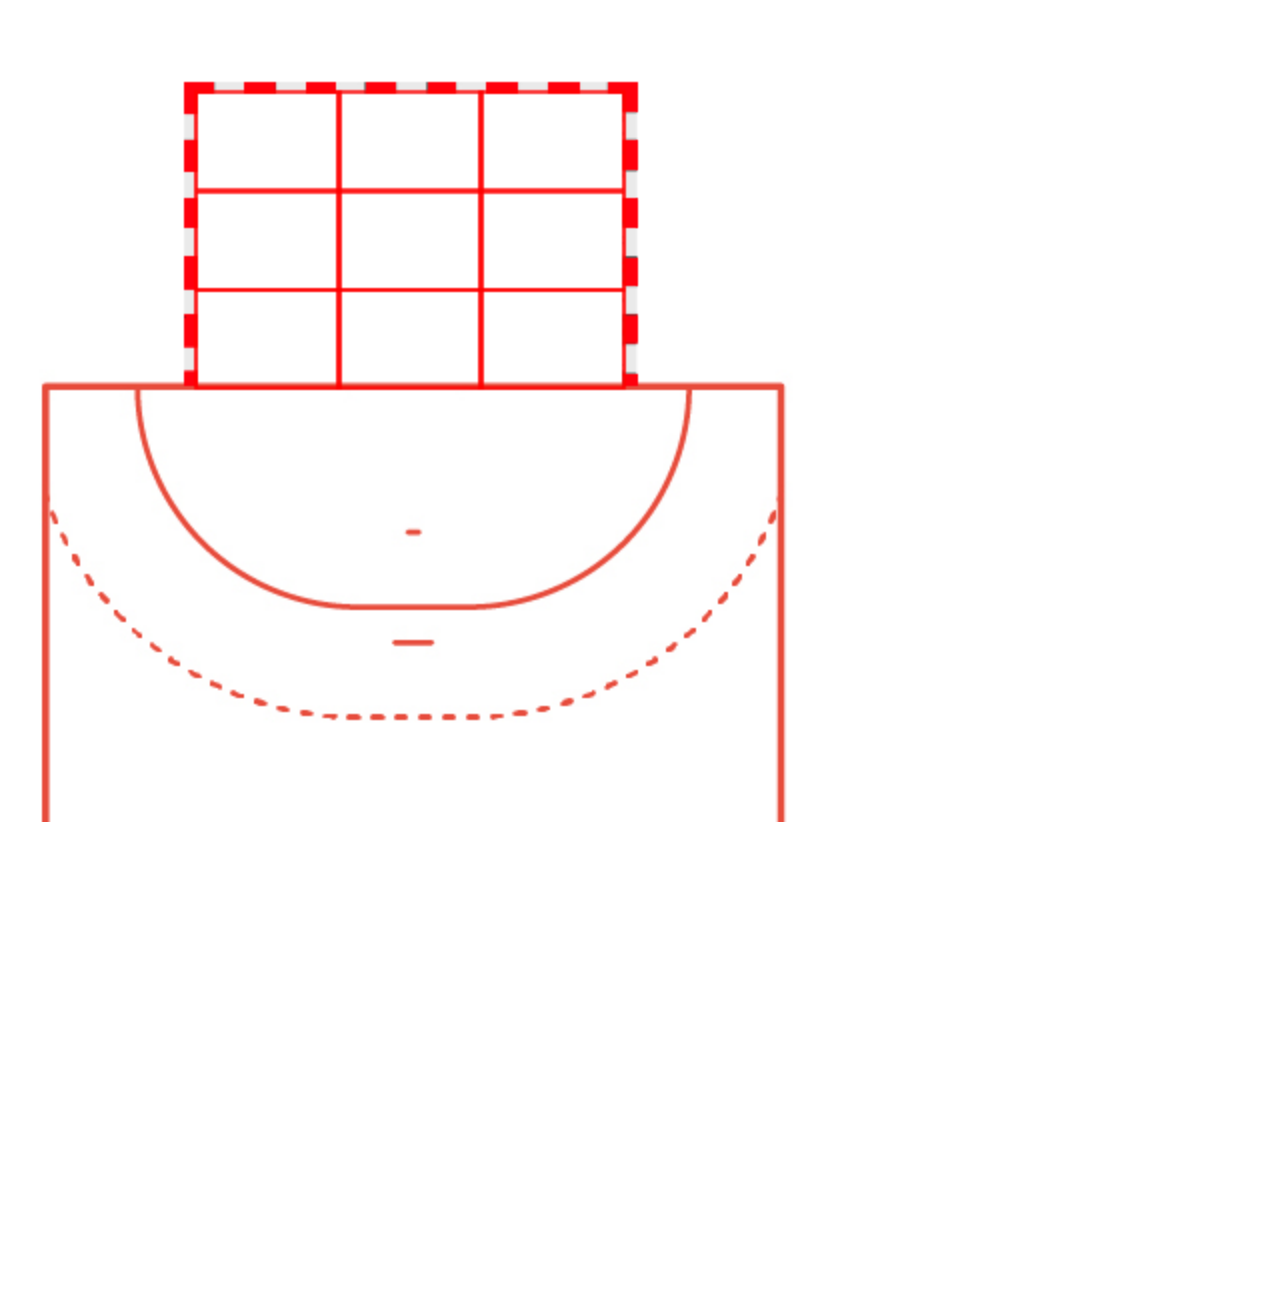
==== index.html @ 0e4686c9 "testing" ====
<html>
<head>
    <title>Register shots</title>
    <meta charset="UTF-8">
    <meta name="viewport" content="width=device-width, initial-scale=1.0">
    <meta name="theme-color" content="#000000">
    <link rel="manifest" href="manifest.json">
    <link rel="apple-touch-icon" href="icons/icon-192x192.png">
</head>
<body>
<style>
    .list-element {
        cursor: pointer;

    }

    .list-element:hover {
        color: #ff0000;
    }
    #canvas-container {
        width: 100vw;
        max-width: 100vw;
        margin: 0 auto;
        display: block;
    }
    #canvas-container canvas {
        width: 100vw;
        height: auto;
        display: block;
    }
</style>
<script src="shots.js"></script>
<script>
    if ('serviceWorker' in navigator) {
        window.addEventListener('load', () => {
            navigator.serviceWorker.register('/sw.js')
                .then(registration => {
                    console.log('ServiceWorker registration successful');
                })
                .catch(err => {
                    console.log('ServiceWorker registration failed: ', err);
                });
        });
    }
</script>
<div id="canvas-container"></div>
<div id="list"></div>
</body>
</html>
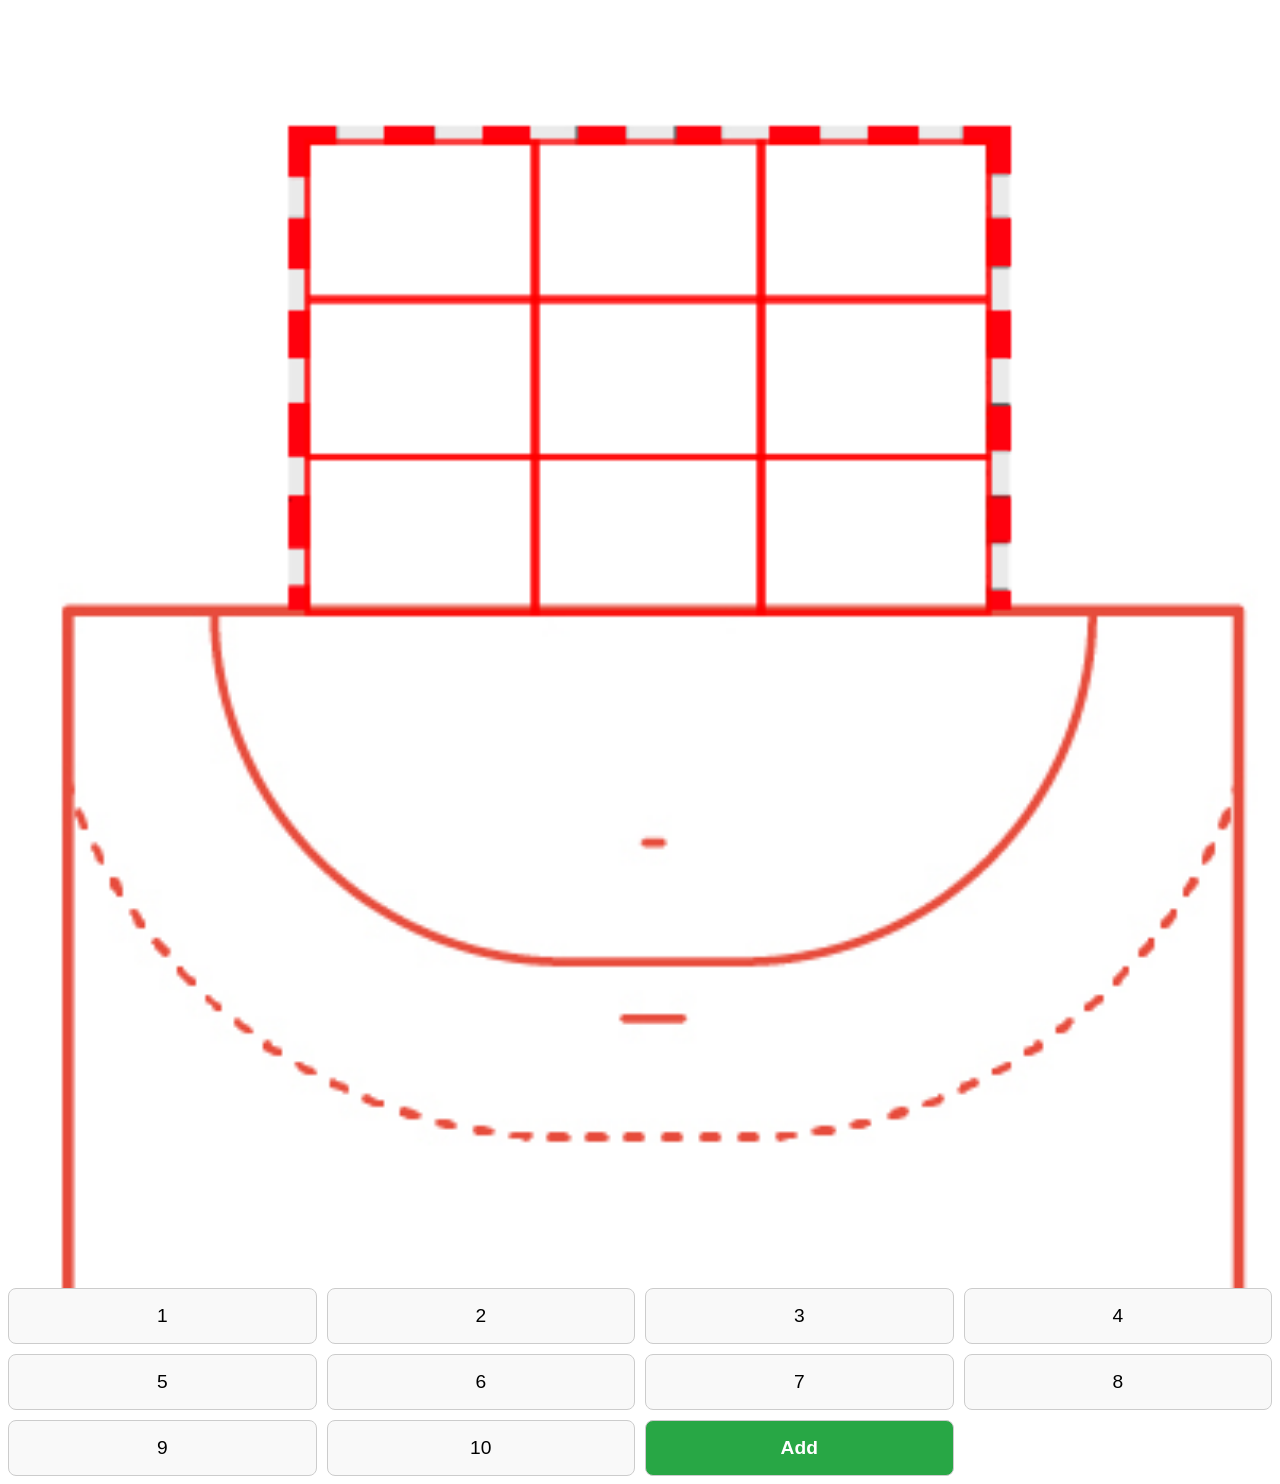
==== commit 07082f87: "number grid" ====
--- a/index.html
+++ b/index.html
@@ -6,16 +6,30 @@
     <meta name="theme-color" content="#000000">
     <link rel="manifest" href="manifest.json">
     <link rel="apple-touch-icon" href="icons/icon-192x192.png">
+    <script src="lib/dexie.js"></script>
 </head>
 <body>
 <style>
-    .list-element {
+    .grid-btn {
+        padding: 16px 0;
+        font-size: 1.2em;
+        border: 1px solid #ccc;
+        border-radius: 8px;
+        background: #f9f9f9;
         cursor: pointer;
-
+        transition: background 0.2s, color 0.2s;
     }
-
-    .list-element:hover {
-        color: #ff0000;
+    .grid-btn:hover {
+        background: #007bff;
+        color: #fff;
+    }
+    .add-btn {
+        background: #28a745;
+        color: #fff;
+        font-weight: bold;
+    }
+    .add-btn:hover {
+        background: #218838;
     }
     #canvas-container {
         width: 100vw;
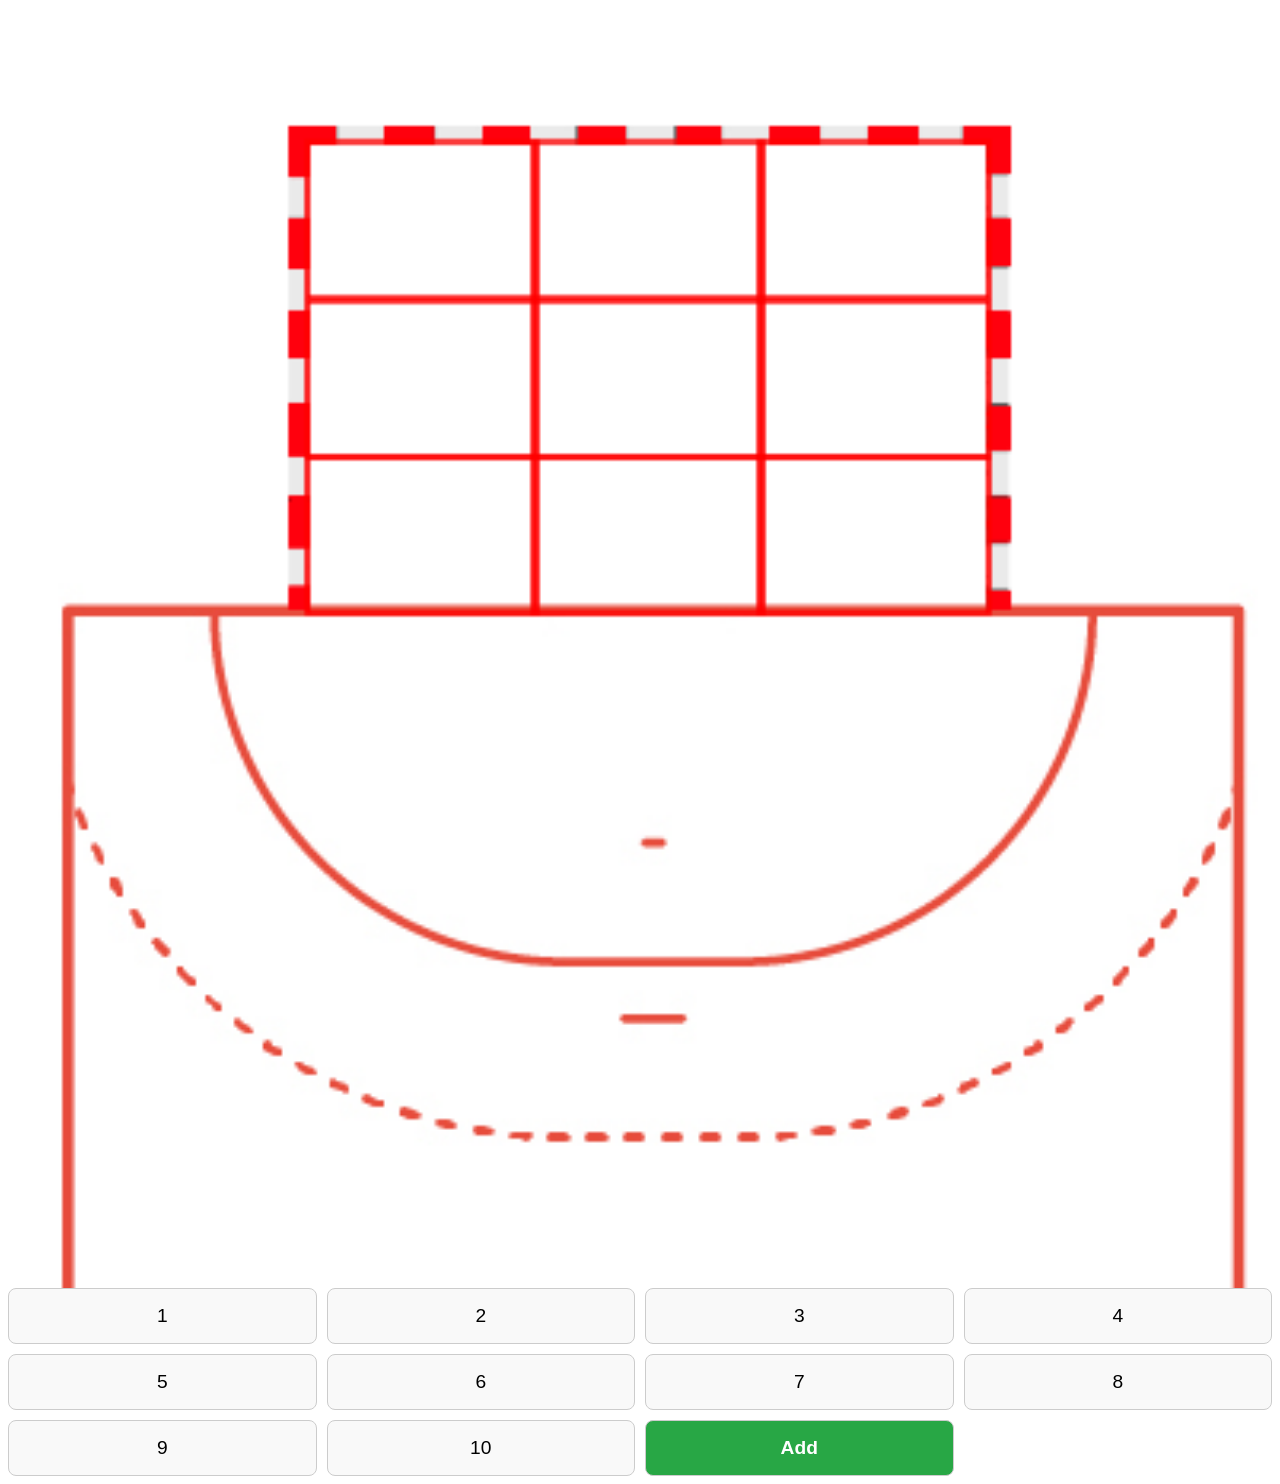
==== commit 26e36765: "shots per number" ====
--- a/index.html
+++ b/index.html
@@ -42,6 +42,11 @@
         height: auto;
         display: block;
     }
+    .selected {
+        border: 2px solid #007bff;
+        background: #e6f0ff;
+        color: #007bff;
+    }
 </style>
 <script src="shots.js"></script>
 <script>
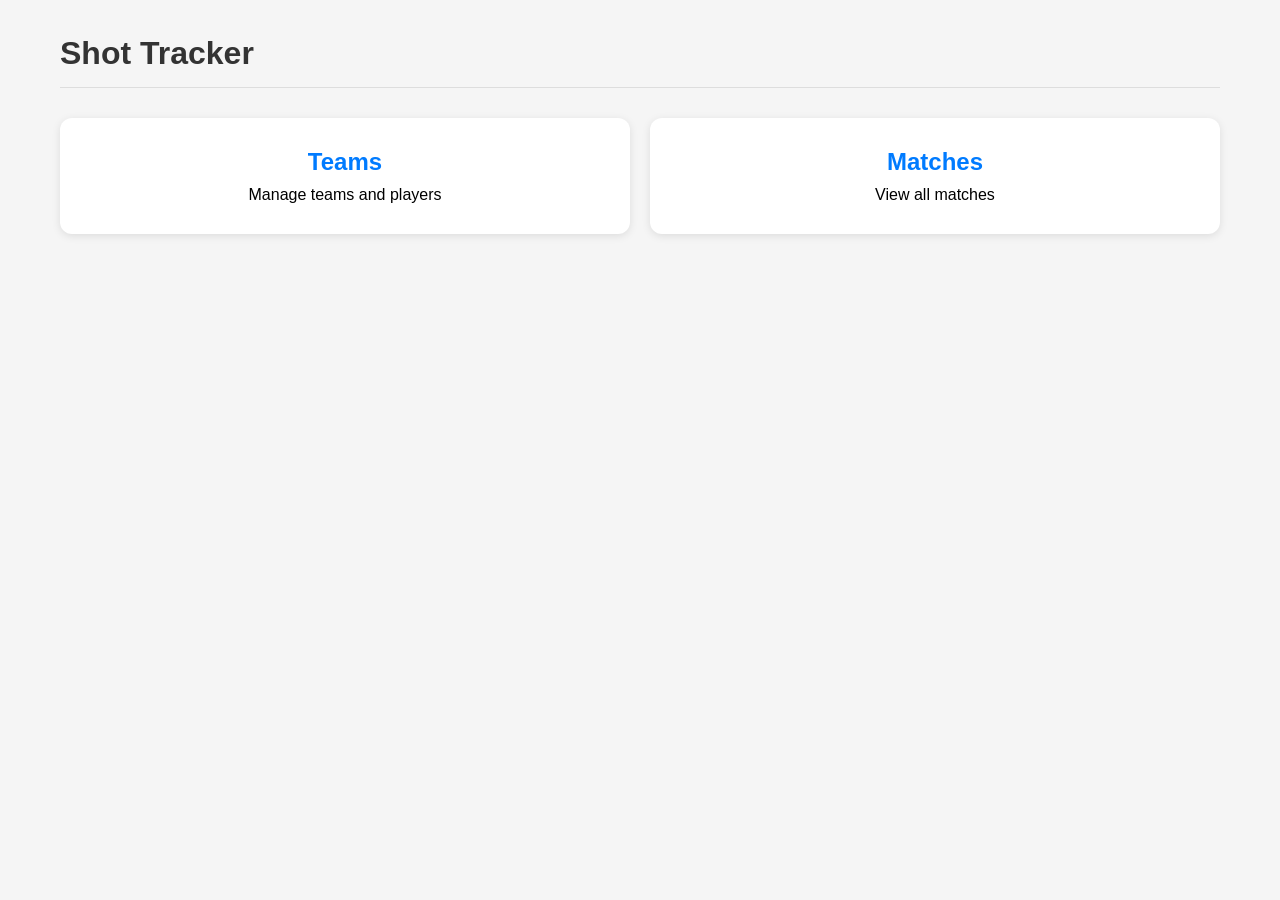
==== commit f2a60151: "we got something" ====
--- a/index.html
+++ b/index.html
@@ -1,6 +1,6 @@
 <html>
 <head>
-    <title>Register shots</title>
+    <title>Shot Tracker</title>
     <meta charset="UTF-8">
     <meta name="viewport" content="width=device-width, initial-scale=1.0">
     <meta name="theme-color" content="#000000">
@@ -10,44 +10,372 @@
 </head>
 <body>
 <style>
-    .grid-btn {
+    * {
+        margin: 0;
+        padding: 0;
+        box-sizing: border-box;
+    }
+    
+    body {
+        font-family: -apple-system, BlinkMacSystemFont, 'Segoe UI', Roboto, sans-serif;
+        background: #f5f5f5;
+    }
+    
+    .section {
+        display: none;
+        padding: 20px;
+        max-width: 1200px;
+        margin: 0 auto;
+    }
+    
+    .section.active {
+        display: block;
+    }
+    
+    .header {
+        display: flex;
+        align-items: center;
+        justify-content: space-between;
+        margin-bottom: 20px;
+        padding: 15px 0;
+        border-bottom: 1px solid #ddd;
+    }
+    
+    .back-btn {
+        background: #007bff;
+        color: white;
+        border: none;
+        padding: 8px 16px;
+        border-radius: 6px;
+        cursor: pointer;
+        font-size: 14px;
+    }
+    
+    .back-btn:hover {
+        background: #0056b3;
+    }
+    
+    h1, h2 {
+        color: #333;
+    }
+    
+    .menu-grid {
+        display: grid;
+        grid-template-columns: repeat(auto-fit, minmax(200px, 1fr));
+        gap: 20px;
+        margin-top: 30px;
+    }
+    
+    .menu-item {
+        background: white;
+        padding: 30px;
+        border-radius: 12px;
+        box-shadow: 0 2px 8px rgba(0,0,0,0.1);
+        cursor: pointer;
+        text-align: center;
+        transition: transform 0.2s, box-shadow 0.2s;
+    }
+    
+    .menu-item:hover {
+        transform: translateY(-2px);
+        box-shadow: 0 4px 16px rgba(0,0,0,0.15);
+    }
+    
+    .menu-item h3 {
+        color: #007bff;
+        margin-bottom: 10px;
+        font-size: 1.5em;
+    }
+    
+    .list-container {
+        background: white;
+        border-radius: 12px;
+        box-shadow: 0 2px 8px rgba(0,0,0,0.1);
+        overflow: hidden;
+    }
+    
+    .list-item {
+        display: flex;
+        align-items: center;
+        justify-content: space-between;
+        padding: 16px 20px;
+        border-bottom: 1px solid #eee;
+        cursor: pointer;
+        transition: background 0.2s;
+    }
+    
+    .list-item:hover {
+        background: #f8f9fa;
+    }
+    
+    .list-item:last-child {
+        border-bottom: none;
+    }
+    
+    .add-item {
+        background: #28a745;
+        color: white;
+        font-weight: bold;
+    }
+    
+    .add-item:hover {
+        background: #218838;
+    }
+    
+    .player-grid {
+        display: grid;
+        grid-template-columns: repeat(4, 1fr);
+        gap: 12px;
+        margin-bottom: 30px;
+        background: white;
+        padding: 20px;
+        border-radius: 12px;
+        box-shadow: 0 2px 8px rgba(0,0,0,0.1);
+    }
+    
+    .player-btn {
         padding: 16px 0;
         font-size: 1.2em;
-        border: 1px solid #ccc;
+        border: 2px solid #ddd;
         border-radius: 8px;
-        background: #f9f9f9;
-        cursor: pointer;
-        transition: background 0.2s, color 0.2s;
-    }
-    .grid-btn:hover {
+        background: white;
+        cursor: pointer;
+        transition: all 0.2s;
+        font-weight: bold;
+    }
+    
+    .player-btn:hover {
         background: #007bff;
-        color: #fff;
-    }
+        color: white;
+        border-color: #007bff;
+    }
+    
+    .player-btn.selected {
+        background: #007bff;
+        color: white;
+        border-color: #007bff;
+    }
+    
     .add-btn {
         background: #28a745;
-        color: #fff;
-        font-weight: bold;
-    }
+        color: white;
+        border-color: #28a745;
+    }
+    
     .add-btn:hover {
         background: #218838;
-    }
+        border-color: #218838;
+    }
+    
     #canvas-container {
-        width: 100vw;
-        max-width: 100vw;
-        margin: 0 auto;
-        display: block;
-    }
+        width: 100%;
+        max-width: 800px;
+        margin: 0 auto 20px;
+        background: white;
+        border-radius: 12px;
+        box-shadow: 0 2px 8px rgba(0,0,0,0.1);
+        overflow: hidden;
+    }
+    
     #canvas-container canvas {
-        width: 100vw;
+        width: 100%;
         height: auto;
         display: block;
     }
-    .selected {
-        border: 2px solid #007bff;
-        background: #e6f0ff;
+    
+    .match-filters {
+        background: white;
+        padding: 20px;
+        border-radius: 12px;
+        box-shadow: 0 2px 8px rgba(0,0,0,0.1);
+        margin-bottom: 20px;
+    }
+    
+    .filter-title {
+        margin-bottom: 15px;
+        font-weight: bold;
+        color: #333;
+    }
+    
+    .match-filter-item {
+        display: flex;
+        align-items: center;
+        padding: 10px;
+        margin-bottom: 8px;
+        background: #f8f9fa;
+        border-radius: 6px;
+        cursor: pointer;
+        transition: background 0.2s;
+    }
+    
+    .match-filter-item:hover {
+        background: #e9ecef;
+    }
+    
+    .match-filter-item.selected {
+        background: #007bff;
+        color: white;
+    }
+    
+    .match-filter-item input[type="checkbox"] {
+        margin-right: 10px;
+        cursor: pointer;
+    }
+    
+    .stats-info {
+        background: white;
+        padding: 20px;
+        border-radius: 12px;
+        box-shadow: 0 2px 8px rgba(0,0,0,0.1);
+        margin-bottom: 20px;
+        display: grid;
+        grid-template-columns: repeat(auto-fit, minmax(120px, 1fr));
+        gap: 20px;
+        text-align: center;
+    }
+    
+    .stat-item {
+        padding: 15px;
+        border-radius: 8px;
+        background: #f8f9fa;
+    }
+    
+    .stat-number {
+        font-size: 2em;
+        font-weight: bold;
         color: #007bff;
     }
+    
+    .stat-label {
+        color: #666;
+        font-size: 0.9em;
+        margin-top: 5px;
+    }
+    
+    .instructions {
+        background: #fff3cd;
+        color: #856404;
+        padding: 15px;
+        border-radius: 8px;
+        margin-bottom: 20px;
+        text-align: center;
+    }
+    
+    @media (max-width: 768px) {
+        .section {
+            padding: 10px;
+        }
+        
+        .player-grid {
+            grid-template-columns: repeat(3, 1fr);
+            gap: 8px;
+        }
+        
+        .stats-info {
+            grid-template-columns: repeat(2, 1fr);
+        }
+    }
 </style>
+
+<!-- Menu Section -->
+<div id="menu-section" class="section active">
+    <div class="header">
+        <h1>Shot Tracker</h1>
+    </div>
+    <div class="menu-grid">
+        <div class="menu-item" onclick="showSection('teams-section')">
+            <h3>Teams</h3>
+            <p>Manage teams and players</p>
+        </div>
+        <div class="menu-item" onclick="showSection('matches-section')">
+            <h3>Matches</h3>
+            <p>View all matches</p>
+        </div>
+    </div>
+</div>
+
+<!-- Teams Section -->
+<div id="teams-section" class="section">
+    <div class="header">
+        <button class="back-btn" onclick="showSection('menu-section')">← Back</button>
+        <h2>Teams</h2>
+    </div>
+    <div class="list-container" id="teams-list">
+        <!-- Teams will be populated here -->
+    </div>
+</div>
+
+<!-- Team Detail Section -->
+<div id="team-detail-section" class="section">
+    <div class="header">
+        <button class="back-btn" onclick="showSection('teams-section')">← Back</button>
+        <h2 id="team-detail-title">Team Details</h2>
+    </div>
+    
+    <div class="player-grid" id="team-players-grid">
+        <!-- Player buttons will be populated here -->
+    </div>
+    
+    <div class="list-container" id="team-matches-list">
+        <!-- Team matches will be populated here -->
+    </div>
+</div>
+
+<!-- Match Registration Section -->
+<div id="match-registration-section" class="section">
+    <div class="header">
+        <button class="back-btn" onclick="goBackToTeamDetail()">← Back</button>
+        <h2 id="match-registration-title">Match Registration</h2>
+    </div>
+    
+    <div id="canvas-container"></div>
+    
+    <div style="display: flex; justify-content: center; margin-bottom: 20px;">
+        <button class="back-btn" onclick="resetShot()" style="background: #dc3545; border-color: #dc3545;">
+            🔄 Reset Shot
+        </button>
+    </div>
+    
+    <div class="player-grid" id="match-players-grid">
+        <!-- Player buttons will be populated here -->
+    </div>
+</div>
+
+<!-- Player Statistics Section -->
+<div id="player-stats-section" class="section">
+    <div class="header">
+        <button class="back-btn" onclick="goBackToTeamDetail()">← Back</button>
+        <h2 id="player-stats-title">Player Statistics</h2>
+    </div>
+    
+    <div class="stats-info" id="player-stats-info">
+        <!-- Stats will be populated here -->
+    </div>
+    
+    <div class="match-filters">
+        <div class="filter-title">Filter by matches:</div>
+        <div id="match-filters-list">
+            <!-- Match filters will be populated here -->
+        </div>
+    </div>
+    
+    <div id="canvas-container-stats"></div>
+</div>
+
+<!-- All Matches Section -->
+<div id="matches-section" class="section">
+    <div class="header">
+        <button class="back-btn" onclick="showSection('menu-section')">← Back</button>
+        <h2>All Matches</h2>
+    </div>
+    <div class="list-container" id="all-matches-list">
+        <!-- All matches will be populated here -->
+    </div>
+</div>
+
+<script src="database.js"></script>
+<script src="canvas.js"></script>
+<script src="menu.js"></script>
 <script src="shots.js"></script>
 <script>
     if ('serviceWorker' in navigator) {
@@ -62,7 +390,5 @@
         });
     }
 </script>
-<div id="canvas-container"></div>
-<div id="list"></div>
 </body>
 </html>
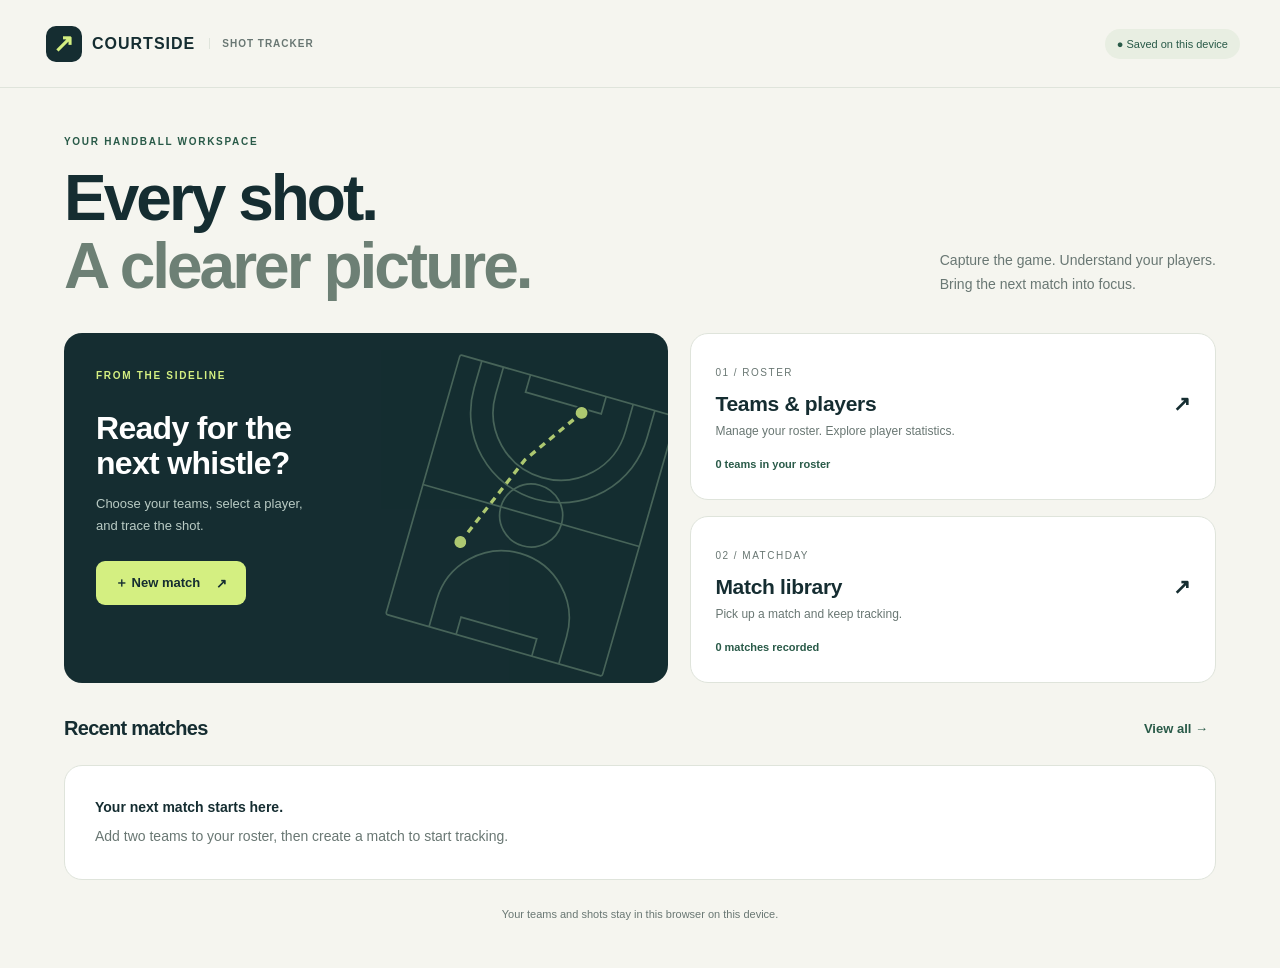
==== commit 58c5c702: "feat: refresh UX and add screenshot export" ====
--- a/index.html
+++ b/index.html
@@ -1,394 +1,287 @@
-<html>
-<head>
+<!doctype html>
+<html lang="en">
+  <head>
     <title>Shot Tracker</title>
-    <meta charset="UTF-8">
-    <meta name="viewport" content="width=device-width, initial-scale=1.0">
-    <meta name="theme-color" content="#000000">
-    <link rel="manifest" href="manifest.json">
-    <link rel="apple-touch-icon" href="icons/icon-192x192.png">
+    <meta charset="UTF-8" />
+    <meta
+      name="viewport"
+      content="width=device-width, initial-scale=1.0, viewport-fit=cover"
+    />
+    <meta name="theme-color" content="#152d31" />
+    <link rel="manifest" href="manifest.json" />
+    <link rel="apple-touch-icon" href="icons/icon192.png" />
     <script src="lib/dexie.js"></script>
-</head>
-<body>
-<style>
-    * {
-        margin: 0;
-        padding: 0;
-        box-sizing: border-box;
-    }
-    
-    body {
-        font-family: -apple-system, BlinkMacSystemFont, 'Segoe UI', Roboto, sans-serif;
-        background: #f5f5f5;
-    }
-    
-    .section {
-        display: none;
-        padding: 20px;
-        max-width: 1200px;
-        margin: 0 auto;
-    }
-    
-    .section.active {
-        display: block;
-    }
-    
-    .header {
-        display: flex;
-        align-items: center;
-        justify-content: space-between;
-        margin-bottom: 20px;
-        padding: 15px 0;
-        border-bottom: 1px solid #ddd;
-    }
-    
-    .back-btn {
-        background: #007bff;
-        color: white;
-        border: none;
-        padding: 8px 16px;
-        border-radius: 6px;
-        cursor: pointer;
-        font-size: 14px;
-    }
-    
-    .back-btn:hover {
-        background: #0056b3;
-    }
-    
-    h1, h2 {
-        color: #333;
-    }
-    
-    .menu-grid {
-        display: grid;
-        grid-template-columns: repeat(auto-fit, minmax(200px, 1fr));
-        gap: 20px;
-        margin-top: 30px;
-    }
-    
-    .menu-item {
-        background: white;
-        padding: 30px;
-        border-radius: 12px;
-        box-shadow: 0 2px 8px rgba(0,0,0,0.1);
-        cursor: pointer;
-        text-align: center;
-        transition: transform 0.2s, box-shadow 0.2s;
-    }
-    
-    .menu-item:hover {
-        transform: translateY(-2px);
-        box-shadow: 0 4px 16px rgba(0,0,0,0.15);
-    }
-    
-    .menu-item h3 {
-        color: #007bff;
-        margin-bottom: 10px;
-        font-size: 1.5em;
-    }
-    
-    .list-container {
-        background: white;
-        border-radius: 12px;
-        box-shadow: 0 2px 8px rgba(0,0,0,0.1);
-        overflow: hidden;
-    }
-    
-    .list-item {
-        display: flex;
-        align-items: center;
-        justify-content: space-between;
-        padding: 16px 20px;
-        border-bottom: 1px solid #eee;
-        cursor: pointer;
-        transition: background 0.2s;
-    }
-    
-    .list-item:hover {
-        background: #f8f9fa;
-    }
-    
-    .list-item:last-child {
-        border-bottom: none;
-    }
-    
-    .add-item {
-        background: #28a745;
-        color: white;
-        font-weight: bold;
-    }
-    
-    .add-item:hover {
-        background: #218838;
-    }
-    
-    .player-grid {
-        display: grid;
-        grid-template-columns: repeat(4, 1fr);
-        gap: 12px;
-        margin-bottom: 30px;
-        background: white;
-        padding: 20px;
-        border-radius: 12px;
-        box-shadow: 0 2px 8px rgba(0,0,0,0.1);
-    }
-    
-    .player-btn {
-        padding: 16px 0;
-        font-size: 1.2em;
-        border: 2px solid #ddd;
-        border-radius: 8px;
-        background: white;
-        cursor: pointer;
-        transition: all 0.2s;
-        font-weight: bold;
-    }
-    
-    .player-btn:hover {
-        background: #007bff;
-        color: white;
-        border-color: #007bff;
-    }
-    
-    .player-btn.selected {
-        background: #007bff;
-        color: white;
-        border-color: #007bff;
-    }
-    
-    .add-btn {
-        background: #28a745;
-        color: white;
-        border-color: #28a745;
-    }
-    
-    .add-btn:hover {
-        background: #218838;
-        border-color: #218838;
-    }
-    
-    #canvas-container {
-        width: 100%;
-        max-width: 800px;
-        margin: 0 auto 20px;
-        background: white;
-        border-radius: 12px;
-        box-shadow: 0 2px 8px rgba(0,0,0,0.1);
-        overflow: hidden;
-    }
-    
-    #canvas-container canvas {
-        width: 100%;
-        height: auto;
-        display: block;
-    }
-    
-    .match-filters {
-        background: white;
-        padding: 20px;
-        border-radius: 12px;
-        box-shadow: 0 2px 8px rgba(0,0,0,0.1);
-        margin-bottom: 20px;
-    }
-    
-    .filter-title {
-        margin-bottom: 15px;
-        font-weight: bold;
-        color: #333;
-    }
-    
-    .match-filter-item {
-        display: flex;
-        align-items: center;
-        padding: 10px;
-        margin-bottom: 8px;
-        background: #f8f9fa;
-        border-radius: 6px;
-        cursor: pointer;
-        transition: background 0.2s;
-    }
-    
-    .match-filter-item:hover {
-        background: #e9ecef;
-    }
-    
-    .match-filter-item.selected {
-        background: #007bff;
-        color: white;
-    }
-    
-    .match-filter-item input[type="checkbox"] {
-        margin-right: 10px;
-        cursor: pointer;
-    }
-    
-    .stats-info {
-        background: white;
-        padding: 20px;
-        border-radius: 12px;
-        box-shadow: 0 2px 8px rgba(0,0,0,0.1);
-        margin-bottom: 20px;
-        display: grid;
-        grid-template-columns: repeat(auto-fit, minmax(120px, 1fr));
-        gap: 20px;
-        text-align: center;
-    }
-    
-    .stat-item {
-        padding: 15px;
-        border-radius: 8px;
-        background: #f8f9fa;
-    }
-    
-    .stat-number {
-        font-size: 2em;
-        font-weight: bold;
-        color: #007bff;
-    }
-    
-    .stat-label {
-        color: #666;
-        font-size: 0.9em;
-        margin-top: 5px;
-    }
-    
-    .instructions {
-        background: #fff3cd;
-        color: #856404;
-        padding: 15px;
-        border-radius: 8px;
-        margin-bottom: 20px;
-        text-align: center;
-    }
-    
-    @media (max-width: 768px) {
-        .section {
-            padding: 10px;
-        }
-        
-        .player-grid {
-            grid-template-columns: repeat(3, 1fr);
-            gap: 8px;
-        }
-        
-        .stats-info {
-            grid-template-columns: repeat(2, 1fr);
-        }
-    }
-</style>
-
-<!-- Menu Section -->
-<div id="menu-section" class="section active">
-    <div class="header">
-        <h1>Shot Tracker</h1>
+    <link rel="stylesheet" href="styles.css" />
+  </head>
+  <body>
+    <div class="app-bar">
+      <button class="brand" onclick="showSection('menu-section')">
+        <span class="brand-mark">↗</span> COURTSIDE
+        <span class="brand-sub">SHOT TRACKER</span></button
+      ><span class="local-badge">● Saved on this device</span>
     </div>
-    <div class="menu-grid">
-        <div class="menu-item" onclick="showSection('teams-section')">
-            <h3>Teams</h3>
-            <p>Manage teams and players</p>
-        </div>
-        <div class="menu-item" onclick="showSection('matches-section')">
-            <h3>Matches</h3>
-            <p>View all matches</p>
-        </div>
-    </div>
-</div>
-
-<!-- Teams Section -->
-<div id="teams-section" class="section">
-    <div class="header">
-        <button class="back-btn" onclick="showSection('menu-section')">← Back</button>
-        <h2>Teams</h2>
-    </div>
-    <div class="list-container" id="teams-list">
-        <!-- Teams will be populated here -->
-    </div>
-</div>
-
-<!-- Team Detail Section -->
-<div id="team-detail-section" class="section">
-    <div class="header">
-        <button class="back-btn" onclick="showSection('teams-section')">← Back</button>
-        <h2 id="team-detail-title">Team Details</h2>
-    </div>
-    
-    <div class="player-grid" id="team-players-grid">
-        <!-- Player buttons will be populated here -->
-    </div>
-    
-    <div class="list-container" id="team-matches-list">
-        <!-- Team matches will be populated here -->
-    </div>
-</div>
-
-<!-- Match Registration Section -->
-<div id="match-registration-section" class="section">
-    <div class="header">
-        <button class="back-btn" onclick="goBackToTeamDetail()">← Back</button>
-        <h2 id="match-registration-title">Match Registration</h2>
-    </div>
-    
-    <div id="canvas-container"></div>
-    
-    <div style="display: flex; justify-content: center; margin-bottom: 20px;">
-        <button class="back-btn" onclick="resetShot()" style="background: #dc3545; border-color: #dc3545;">
-            🔄 Reset Shot
-        </button>
-    </div>
-    
-    <div class="player-grid" id="match-players-grid">
-        <!-- Player buttons will be populated here -->
-    </div>
-</div>
-
-<!-- Player Statistics Section -->
-<div id="player-stats-section" class="section">
-    <div class="header">
-        <button class="back-btn" onclick="goBackToTeamDetail()">← Back</button>
-        <h2 id="player-stats-title">Player Statistics</h2>
-    </div>
-    
-    <div class="stats-info" id="player-stats-info">
-        <!-- Stats will be populated here -->
-    </div>
-    
-    <div class="match-filters">
-        <div class="filter-title">Filter by matches:</div>
-        <div id="match-filters-list">
+    <main>
+      <section id="menu-section" class="section active">
+        <div class="page-heading">
+          <p class="eyebrow">YOUR HANDBALL WORKSPACE</p>
+          <h1>Every shot.<br /><span>A clearer picture.</span></h1>
+          <p class="lead">
+            Capture the game. Understand your players.<br />Bring the next match
+            into focus.
+          </p>
+        </div>
+        <div class="home-layout">
+          <div class="hero-card">
+            <div>
+              <span class="eyebrow">FROM THE SIDELINE</span>
+              <h2>Ready for the<br />next whistle?</h2>
+              <p>
+                Choose your teams, select a player,<br />and trace the shot.
+              </p>
+              <button class="primary-btn" onclick="MenuManager.addMatch()">
+                ＋ New match <span>↗</span>
+              </button>
+            </div>
+            <svg class="court-art" viewBox="0 0 240 280" aria-hidden="true">
+              <rect x="20" y="20" width="200" height="240" rx="2" />
+              <path
+                d="M20 140h200M85 20v16h70V20M60 20v25a60 60 0 0 0 120 0V20M40 20v25a80 80 0 0 0 160 0V20M60 260v-25a60 60 0 0 1 120 0v25M85 260v-16h70v16"
+              />
+              <circle cx="120" cy="140" r="28" />
+              <path class="art-shot" d="M66 180l35-86 37-54" />
+              <circle class="art-dot" cx="66" cy="180" r="6" />
+              <circle class="art-dot" cx="138" cy="40" r="6" />
+            </svg>
+          </div>
+          <div class="home-links">
+            <button class="menu-item" onclick="showSection('teams-section')">
+              <span class="card-icon">01 / ROSTER</span>
+              <h3>Teams & players <span>↗</span></h3>
+              <p>Manage your roster. Explore player statistics.</p>
+              <span id="home-team-count" class="card-count"
+                >Your team workspace</span
+              ></button
+            ><button class="menu-item" onclick="showSection('matches-section')">
+              <span class="card-icon">02 / MATCHDAY</span>
+              <h3>Match library <span>↗</span></h3>
+              <p>Pick up a match and keep tracking.</p>
+              <span id="home-match-count" class="card-count"
+                >Your match workspace</span
+              >
+            </button>
+          </div>
+        </div>
+        <div class="section-heading">
+          <h2>Recent matches</h2>
+          <button class="text-btn" onclick="showSection('matches-section')">
+            View all →
+          </button>
+        </div>
+        <div id="recent-matches" class="list-container"></div>
+        <p class="device-note">
+          Your teams and shots stay in this browser on this device.
+        </p>
+      </section>
+      <!-- Teams Section -->
+      <div id="teams-section" class="section">
+        <div class="header">
+          <button class="back-btn" onclick="showSection('menu-section')">
+            ← Back
+          </button>
+          <h2>Teams & players</h2>
+        </div>
+        <div class="list-container" id="teams-list">
+          <!-- Teams will be populated here -->
+        </div>
+      </div>
+
+      <!-- Team Detail Section -->
+      <div id="team-detail-section" class="section">
+        <div class="header">
+          <button class="back-btn" onclick="showSection('teams-section')">
+            ← Back
+          </button>
+          <h2 id="team-detail-title">Team Details</h2>
+          <button
+            class="back-btn"
+            style="background: #17a2b8; margin-left: auto"
+            onclick="MenuManager.editCurrentTeam()"
+          >
+            Edit Team
+          </button>
+        </div>
+
+        <p class="section-help">
+          Select a player to explore their shot map and statistics.
+        </p>
+        <div class="player-grid" id="team-players-grid">
+          <!-- Player buttons will be populated here -->
+        </div>
+
+        <div class="list-container" id="team-matches-list">
+          <!-- Team matches will be populated here -->
+        </div>
+      </div>
+
+      <!-- Match Registration Section -->
+      <div id="match-registration-section" class="section">
+        <div class="header">
+          <button class="back-btn" onclick="goBackToTeamDetail()">
+            ← Back
+          </button>
+          <h2 id="match-registration-title">Match Registration</h2>
+        </div>
+
+        <div class="tracking-layout">
+          <aside class="roster-panel">
+            <div class="section-heading">
+              <h3>1. Select a player</h3>
+              <span class="eyebrow">ROSTER</span>
+            </div>
+            <div class="player-grid" id="match-players-grid"></div>
+            <p class="section-help">
+              Choose a number, then tap the court to trace a shot.
+            </p>
+          </aside>
+          <div class="court-panel">
+            <div class="section-heading">
+              <h3>2. Track the shot</h3>
+              <button class="text-btn" onclick="ExportManager.open()">
+                Export ↗
+              </button>
+            </div>
+            <div id="shot-status" role="status" aria-live="polite">
+              Select a player to start
+            </div>
+            <div class="shot-toolbar">
+              <span>Shot type</span
+              ><button
+                id="penalty-btn"
+                class="back-btn"
+                onclick="togglePenalty()"
+              >
+                7m penalty</button
+              ><button
+                id="counter-btn"
+                class="back-btn"
+                onclick="toggleCounter()"
+              >
+                Fast break</button
+              ><button class="text-btn" onclick="resetShot()">↶ Reset</button>
+            </div>
+            <div id="canvas-container"></div>
+            <div class="court-legend">
+              <span><i class="goal-dot"></i>Goal</span
+              ><span><i class="miss-dot"></i>Save / miss</span
+              ><span>Tap origin → trajectory → target</span>
+            </div>
+          </div>
+        </div>
+        <div id="match-shot-list-container" style="margin-top: 20px">
+          <h3 style="margin-bottom: 10px">Player Shot History</h3>
+          <div class="list-container" id="match-shot-list">
+            <!-- Shot list will be populated here -->
+          </div>
+        </div>
+      </div>
+
+      <!-- Player Statistics Section -->
+      <div id="player-stats-section" class="section">
+        <div class="header">
+          <button class="back-btn" onclick="goBackToTeamDetail()">
+            ← Back
+          </button>
+          <h2 id="player-stats-title">Player Statistics</h2>
+          <button class="primary-btn" onclick="ExportManager.open()">
+            Export ↗
+          </button>
+        </div>
+
+        <div class="stats-info" id="player-stats-info">
+          <!-- Stats will be populated here -->
+        </div>
+
+        <details class="match-filters">
+          <summary class="filter-title">
+            Matches <span>Choose matches to compare</span>
+          </summary>
+          <div id="match-filters-list">
             <!-- Match filters will be populated here -->
-        </div>
-    </div>
-    
-    <div id="canvas-container-stats"></div>
-</div>
-
-<!-- All Matches Section -->
-<div id="matches-section" class="section">
-    <div class="header">
-        <button class="back-btn" onclick="showSection('menu-section')">← Back</button>
-        <h2>All Matches</h2>
-    </div>
-    <div class="list-container" id="all-matches-list">
-        <!-- All matches will be populated here -->
-    </div>
-</div>
-
-<script src="database.js"></script>
-<script src="canvas.js"></script>
-<script src="menu.js"></script>
-<script src="shots.js"></script>
-<script>
-    if ('serviceWorker' in navigator) {
-        window.addEventListener('load', () => {
-            navigator.serviceWorker.register('/sw.js')
-                .then(registration => {
-                    console.log('ServiceWorker registration successful');
-                })
-                .catch(err => {
-                    console.log('ServiceWorker registration failed: ', err);
-                });
+          </div>
+        </details>
+
+        <div class="match-filters shot-filters">
+          <div class="filter-title">Shot type</div>
+          <div id="shot-type-filters-list">
+            <div
+              class="match-filter-item selected"
+              onclick="toggleAllShotTypes()"
+            >
+              <input type="checkbox" checked />
+              <span>All Shots</span>
+            </div>
+            <div
+              class="match-filter-item"
+              onclick="toggleShotTypeFilter('static')"
+            >
+              <input type="checkbox" />
+              <span>Static Play</span>
+            </div>
+            <div
+              class="match-filter-item"
+              onclick="toggleShotTypeFilter('penalty')"
+            >
+              <input type="checkbox" />
+              <span>Penalty (7m)</span>
+            </div>
+            <div
+              class="match-filter-item"
+              onclick="toggleShotTypeFilter('counter')"
+            >
+              <input type="checkbox" />
+              <span>Counter Attack</span>
+            </div>
+          </div>
+        </div>
+
+        <div id="canvas-container-stats"></div>
+      </div>
+
+      <!-- All Matches Section -->
+      <div id="matches-section" class="section">
+        <div class="header">
+          <button class="back-btn" onclick="showSection('menu-section')">
+            ← Back
+          </button>
+          <h2>Match library</h2>
+          <button class="primary-btn" onclick="MenuManager.addMatch()">
+            ＋ New match
+          </button>
+        </div>
+        <div class="list-container" id="all-matches-list">
+          <!-- All matches will be populated here -->
+        </div>
+      </div>
+    </main>
+    <div id="toast" role="status" aria-live="polite" hidden></div>
+    <script src="database.js"></script>
+    <script src="canvas.js"></script>
+    <script src="menu.js"></script>
+    <script src="export.js"></script>
+    <script src="shots.js"></script>
+    <script>
+      if ("serviceWorker" in navigator) {
+        window.addEventListener("load", () => {
+          navigator.serviceWorker
+            .register("./sw.js")
+            .then((registration) => {
+              console.log("ServiceWorker registration successful");
+            })
+            .catch((err) => {
+              console.log("ServiceWorker registration failed: ", err);
+            });
         });
-    }
-</script>
-</body>
-</html>+      }
+    </script>
+  </body>
+</html>
--- a/styles.css
+++ b/styles.css
@@ -0,0 +1,877 @@
+:root {
+  --ink: #152d31;
+  --muted: #697773;
+  --paper: #f5f5ef;
+  --line: #dfe4db;
+  --accent: #d4ef81;
+  --green: #295a48;
+  --white: #fff;
+  --radius: 18px;
+  color-scheme: light;
+  font-family:
+    Inter,
+    -apple-system,
+    BlinkMacSystemFont,
+    "Segoe UI",
+    sans-serif;
+  color: var(--ink);
+  background: var(--paper);
+}
+* {
+  box-sizing: border-box;
+}
+body {
+  margin: 0;
+}
+button,
+input,
+select {
+  font: inherit;
+}
+button {
+  cursor: pointer;
+}
+button:disabled {
+  cursor: not-allowed;
+  opacity: 0.5;
+}
+button,
+a,
+input,
+select,
+summary,
+[role="button"] {
+  -webkit-tap-highlight-color: transparent;
+}
+button:focus-visible,
+input:focus-visible,
+select:focus-visible,
+summary:focus-visible,
+[role="button"]:focus-visible {
+  outline: 3px solid #779b3f;
+  outline-offset: 4px;
+}
+button {
+  transition:
+    background 0.15s,
+    transform 0.15s;
+}
+button:hover {
+  filter: brightness(0.96);
+}
+h1,
+h2,
+h3,
+p {
+  margin: 0;
+}
+h1 {
+  font-size: clamp(38px, 5vw, 66px);
+  letter-spacing: -3px;
+  line-height: 1.06;
+  font-weight: 650;
+}
+h2 {
+  font-size: 24px;
+  letter-spacing: -0.7px;
+}
+h3 {
+  font-size: 17px;
+  letter-spacing: -0.3px;
+}
+.app-bar {
+  height: 88px;
+  max-width: 1280px;
+  margin: auto;
+  padding: 0 40px;
+  display: flex;
+  justify-content: space-between;
+  align-items: center;
+  border-bottom: 1px solid var(--line);
+}
+.brand {
+  border: 0;
+  background: none;
+  display: flex;
+  align-items: center;
+  gap: 10px;
+  font-weight: 800;
+  letter-spacing: 1px;
+  color: var(--ink);
+  font-size: 16px;
+}
+.brand-mark {
+  display: grid;
+  place-items: center;
+  width: 36px;
+  height: 36px;
+  border-radius: 10px;
+  background: var(--ink);
+  color: var(--accent);
+  font-size: 25px;
+}
+.brand-sub {
+  font-size: 10px;
+  color: var(--muted);
+  border-left: 1px solid var(--line);
+  padding-left: 12px;
+  margin-left: 4px;
+}
+.local-badge {
+  font-size: 11px;
+  color: var(--green);
+  background: #e8eee2;
+  padding: 9px 12px;
+  border-radius: 30px;
+}
+.section {
+  display: none;
+  max-width: 1200px;
+  margin: auto;
+  padding: 32px 24px 48px;
+}
+.section.active {
+  display: block;
+}
+.page-heading {
+  padding: 16px 0 32px;
+}
+.eyebrow {
+  font-size: 10px;
+  letter-spacing: 1.7px;
+  font-weight: 750;
+}
+.page-heading .eyebrow {
+  margin-bottom: 18px;
+  color: var(--green);
+}
+h1 span {
+  color: #6d8075;
+}
+.lead {
+  color: var(--muted);
+  font-size: 14px;
+  line-height: 1.7;
+  margin-top: 18px;
+}
+.home-layout {
+  display: grid;
+  grid-template-columns: 1.15fr 1fr;
+  gap: 22px;
+}
+.hero-card {
+  position: relative;
+  overflow: hidden;
+  background: var(--ink);
+  border-radius: var(--radius);
+  padding: 32px;
+  color: white;
+  min-height: 310px;
+}
+.hero-card > div {
+  position: relative;
+  z-index: 1;
+}
+.hero-card .eyebrow {
+  color: var(--accent);
+}
+.hero-card h2 {
+  font-size: 32px;
+  margin: 28px 0 12px;
+  line-height: 1.1;
+}
+.hero-card p {
+  font-size: 13px;
+  color: #b9cbc4;
+  line-height: 1.7;
+  margin-bottom: 24px;
+}
+.court-art {
+  position: absolute;
+  right: -20px;
+  top: 25px;
+  width: 52%;
+  height: 90%;
+  transform: rotate(16deg);
+  fill: none;
+  stroke: #547264;
+  stroke-width: 1.5;
+  opacity: 0.8;
+}
+.court-art .art-shot {
+  stroke: var(--accent);
+  stroke-width: 3;
+  stroke-dasharray: 6 5;
+}
+.court-art .art-dot {
+  fill: var(--accent);
+  stroke: var(--ink);
+}
+.primary-btn,
+.back-btn {
+  display: inline-flex;
+  align-items: center;
+  justify-content: center;
+  gap: 16px;
+  min-height: 44px;
+  padding: 11px 18px;
+  border: 1px solid transparent;
+  border-radius: 9px;
+  font-weight: 650;
+  font-size: 13px;
+}
+.primary-btn {
+  background: var(--ink);
+  color: white;
+}
+.hero-card .primary-btn {
+  background: var(--accent);
+  color: var(--ink);
+}
+.back-btn {
+  background: #e8ede5 !important;
+  color: var(--ink);
+  border-color: var(--line) !important;
+}
+.text-btn {
+  background: none;
+  border: 0;
+  color: var(--green);
+  min-height: 44px;
+  padding: 8px;
+  font-weight: 650;
+  font-size: 13px;
+}
+.home-links {
+  display: grid;
+  gap: 16px;
+}
+.menu-item {
+  background: white;
+  border: 1px solid var(--line);
+  padding: 24px;
+  border-radius: var(--radius);
+  text-align: left;
+  color: var(--ink);
+}
+.card-icon {
+  color: var(--muted);
+  font-size: 10px;
+  letter-spacing: 1.5px;
+}
+.menu-item h3 {
+  margin: 12px 0 8px;
+  font-size: 21px;
+  display: flex;
+  justify-content: space-between;
+}
+.menu-item p {
+  font-size: 12px;
+  color: var(--muted);
+}
+.card-count {
+  display: block;
+  margin-top: 20px;
+  font-size: 11px;
+  font-weight: 650;
+  color: var(--green);
+}
+.section-heading {
+  display: flex;
+  justify-content: space-between;
+  align-items: center;
+  gap: 12px;
+  margin: 24px 0 14px;
+}
+.section-heading h2 {
+  font-size: 20px;
+}
+.device-note {
+  font-size: 11px;
+  color: var(--muted);
+  margin-top: 28px;
+  text-align: center;
+}
+.header {
+  display: flex;
+  align-items: center;
+  gap: 16px;
+  margin-bottom: 28px;
+  min-height: 48px;
+}
+.header h2 {
+  flex: 1;
+  overflow-wrap: anywhere;
+}
+.header .primary-btn {
+  flex-shrink: 0;
+}
+.list-container {
+  background: white;
+  border: 1px solid var(--line);
+  border-radius: var(--radius);
+  overflow: hidden;
+}
+.list-item {
+  display: flex;
+  align-items: center;
+  justify-content: space-between;
+  gap: 16px;
+  padding: 20px 22px;
+  border-bottom: 1px solid var(--line);
+  font-size: 14px;
+  min-height: 68px;
+  overflow-wrap: anywhere;
+}
+.list-item:last-child {
+  border: 0;
+}
+.list-item[onclick] {
+  cursor: pointer;
+}
+.list-item[onclick]:hover {
+  background: #f0f4e9;
+}
+.list-item > div {
+  min-width: 0;
+}
+.list-item > span:last-child {
+  flex-shrink: 0;
+  font-size: 11px;
+}
+.add-item {
+  color: var(--green);
+  background: #edf3e7;
+  font-weight: 650;
+}
+.empty-state {
+  padding: 30px;
+  color: var(--muted);
+  font-size: 14px;
+  line-height: 1.7;
+}
+.empty-state strong {
+  display: block;
+  color: var(--ink);
+  margin-bottom: 6px;
+}
+.section-help {
+  color: var(--muted);
+  font-size: 13px;
+  line-height: 1.7;
+  margin-bottom: 20px;
+}
+.player-grid {
+  display: grid;
+  grid-template-columns: repeat(auto-fill, minmax(64px, 1fr));
+  gap: 10px;
+  margin-bottom: 24px;
+}
+.player-btn {
+  min-height: 48px;
+  padding: 10px;
+  border: 1px solid var(--line);
+  border-radius: 10px;
+  color: var(--ink);
+  background: white;
+  font-size: 18px;
+  font-weight: 650;
+}
+.player-btn.selected {
+  background: var(--ink);
+  border-color: var(--ink);
+  color: var(--accent);
+}
+.player-btn:hover {
+  border-color: var(--green);
+}
+.tracking-layout {
+  display: grid;
+  grid-template-columns: 280px minmax(0, 1fr);
+  gap: 28px;
+  align-items: start;
+}
+.roster-panel,
+.court-panel {
+  min-width: 0;
+}
+.roster-panel .section-heading,
+.court-panel .section-heading {
+  margin-top: 0;
+}
+.team-switch {
+  grid-column: 1/-1;
+  background: #e9eee5;
+  padding: 12px;
+  border-radius: 10px;
+  display: flex;
+  flex-wrap: wrap;
+  align-items: center;
+  justify-content: space-between;
+  gap: 4px;
+  font-size: 13px;
+  margin-bottom: 6px;
+}
+.team-switch strong {
+  overflow-wrap: anywhere;
+}
+.team-switch button {
+  font-size: 11px;
+  text-align: left;
+}
+.court-panel {
+  background: white;
+  border: 1px solid var(--line);
+  padding: 20px;
+  border-radius: var(--radius);
+}
+#canvas-container,
+#canvas-container-stats {
+  width: 100%;
+  max-width: 800px;
+  margin: auto;
+  border-radius: 12px;
+  overflow: hidden;
+  background: #e7e8df;
+}
+canvas {
+  display: block;
+  width: 100%;
+  height: auto;
+  touch-action: manipulation;
+}
+#canvas-container-stats {
+  border: 1px solid var(--line);
+}
+#shot-status {
+  font-size: 13px;
+  min-height: 42px;
+  padding: 12px;
+  background: #edf3e7;
+  border-radius: 8px;
+  color: var(--green) !important;
+  line-height: 1.5;
+}
+.shot-toolbar {
+  display: flex;
+  align-items: center;
+  gap: 8px;
+  flex-wrap: wrap;
+  margin: 12px 0;
+}
+.shot-toolbar > span {
+  font-size: 11px;
+  color: var(--muted);
+  margin-right: auto;
+}
+.shot-toolbar button {
+  font-size: 11px;
+  padding: 8px 10px;
+}
+.shot-toolbar button[aria-pressed="true"] {
+  background: var(--ink) !important;
+  color: var(--accent);
+}
+.court-legend {
+  display: flex;
+  gap: 16px;
+  flex-wrap: wrap;
+  color: var(--muted);
+  font-size: 10px;
+  margin-top: 14px;
+}
+.court-legend span {
+  display: flex;
+  align-items: center;
+  gap: 5px;
+}
+.court-legend span:last-child {
+  margin-left: auto;
+}
+.court-legend i {
+  width: 7px;
+  height: 7px;
+  border-radius: 50%;
+}
+.goal-dot {
+  background: green;
+}
+.miss-dot {
+  background: #d73e42;
+}
+.stats-info {
+  display: grid;
+  grid-template-columns: repeat(4, minmax(0, 1fr));
+  gap: 12px;
+  margin-bottom: 24px;
+}
+.stat-item {
+  padding: 20px;
+  background: white;
+  border: 1px solid var(--line);
+  border-radius: 12px;
+}
+.stat-number {
+  font-size: 32px;
+  letter-spacing: -1px;
+  font-weight: 650;
+}
+.stat-label {
+  font-size: 11px;
+  color: var(--muted);
+  margin-top: 5px;
+}
+.stat-item:nth-child(4) {
+  background: var(--ink);
+  color: var(--accent);
+}
+.stat-item:nth-child(4) .stat-label {
+  color: #c5d0c1;
+}
+.stat-item:nth-child(n + 5) {
+  display: none;
+}
+.breakdown {
+  grid-column: 1/-1;
+  font-size: 12px;
+  color: var(--muted);
+  line-height: 1.8;
+}
+.match-filters {
+  padding: 16px 20px;
+  background: white;
+  border: 1px solid var(--line);
+  border-radius: 12px;
+  margin-bottom: 14px;
+}
+.filter-title {
+  font-weight: 650;
+  font-size: 13px;
+  cursor: pointer;
+}
+.filter-title span {
+  font-weight: 400;
+  font-size: 11px;
+  color: var(--muted);
+  margin-left: 12px;
+}
+#match-filters-list {
+  margin-top: 16px;
+  display: flex;
+  gap: 8px;
+  flex-wrap: wrap;
+}
+#shot-type-filters-list {
+  display: flex;
+  gap: 8px;
+  flex-wrap: wrap;
+}
+.shot-filters {
+  display: flex;
+  gap: 16px;
+  align-items: center;
+  flex-wrap: wrap;
+}
+.match-filter-item {
+  display: flex;
+  align-items: center;
+  gap: 7px;
+  padding: 10px 12px;
+  min-height: 44px;
+  border: 1px solid var(--line);
+  border-radius: 8px;
+  font-size: 12px;
+  cursor: pointer;
+}
+.match-filter-item.selected {
+  background: #edf3df;
+  border-color: #abc287;
+  color: var(--green);
+}
+.match-filter-item input {
+  accent-color: var(--green);
+  width: 16px;
+  height: 16px;
+}
+.match-filter-item input {
+  pointer-events: none;
+}
+dialog {
+  border: 1px solid var(--line);
+  border-radius: 20px;
+  padding: 28px;
+  width: min(460px, calc(100% - 32px));
+  max-height: 90dvh;
+  color: var(--ink);
+  box-shadow: 0 24px 100px #152d3126;
+}
+dialog::backdrop {
+  background: #152d3180;
+  backdrop-filter: blur(3px);
+}
+dialog h2 {
+  margin-bottom: 8px;
+}
+dialog p {
+  font-size: 13px;
+  color: var(--muted);
+  line-height: 1.6;
+  margin-bottom: 20px;
+}
+dialog label {
+  display: block;
+  font-size: 12px;
+  font-weight: 650;
+  margin: 18px 0 8px;
+}
+dialog input,
+dialog select {
+  width: 100%;
+  min-height: 46px;
+  padding: 11px;
+  border: 1px solid #cbd5c8;
+  border-radius: 8px;
+  background: white;
+  color: var(--ink);
+}
+.modal-actions {
+  display: flex;
+  justify-content: flex-end;
+  gap: 10px;
+  margin-top: 24px;
+}
+.form-error {
+  font-size: 12px;
+  color: #b23232;
+  margin-top: 14px;
+}
+.preview-roster {
+  font-size: 12px;
+  color: var(--muted);
+  margin-top: 12px;
+  line-height: 1.6;
+}
+#toast {
+  position: fixed;
+  bottom: 24px;
+  left: 50%;
+  transform: translateX(-50%);
+  background: var(--ink);
+  color: white;
+  border-radius: 12px;
+  padding: 14px 20px;
+  font-size: 13px;
+  z-index: 3000;
+  max-width: 90vw;
+}
+@media (min-width: 1000px) {
+  .page-heading {
+    position: relative;
+  }
+  .page-heading .lead {
+    position: absolute;
+    right: 0;
+    bottom: 36px;
+  }
+  .hero-card {
+    min-height: 350px;
+  }
+}
+@media (max-width: 700px) {
+  .app-bar {
+    height: 72px;
+    padding: 0 18px;
+  }
+  .brand {
+    font-size: 13px;
+    gap: 8px;
+  }
+  .brand-sub {
+    display: none;
+  }
+  .local-badge {
+    font-size: 9px;
+    padding: 7px 9px;
+  }
+  .section {
+    padding: 24px 18px 36px;
+  }
+  .page-heading {
+    padding: 8px 0 26px;
+  }
+  h1 {
+    letter-spacing: -1.8px;
+  }
+  .home-layout {
+    grid-template-columns: 1fr;
+    gap: 14px;
+  }
+  .hero-card {
+    padding: 26px;
+    min-height: 300px;
+  }
+  .home-links {
+    grid-template-columns: 1fr 1fr;
+    gap: 10px;
+  }
+  .menu-item {
+    padding: 18px 14px;
+  }
+  .menu-item h3 {
+    font-size: 16px;
+    gap: 4px;
+  }
+  .menu-item p {
+    font-size: 11px;
+    line-height: 1.6;
+  }
+  .card-icon {
+    font-size: 8px;
+  }
+  .card-count {
+    font-size: 10px;
+    margin-top: 14px;
+  }
+  .header {
+    flex-wrap: wrap;
+    gap: 10px;
+    margin-bottom: 22px;
+  }
+  .header h2 {
+    font-size: 20px;
+  }
+  .header .primary-btn {
+    padding: 10px 12px;
+  }
+  .tracking-layout {
+    grid-template-columns: 1fr;
+    gap: 12px;
+  }
+  .roster-panel .section-help {
+    display: none;
+  }
+  #match-players-grid {
+    grid-template-columns: repeat(6, 1fr);
+    gap: 6px;
+    margin-bottom: 6px;
+  }
+  .player-btn {
+    min-height: 44px;
+    padding: 8px;
+    font-size: 16px;
+  }
+  .team-switch {
+    margin-bottom: 0;
+    padding: 8px 12px;
+  }
+  .court-panel {
+    padding: 12px;
+    border-radius: 14px;
+  }
+  .section-heading h3 {
+    font-size: 14px;
+  }
+  .section-heading .eyebrow {
+    font-size: 8px;
+  }
+  .stats-info {
+    gap: 7px;
+  }
+  .stat-item {
+    padding: 14px 10px;
+  }
+  .stat-number {
+    font-size: 26px;
+  }
+  .stat-label {
+    font-size: 9px;
+  }
+  .list-item {
+    padding: 17px 14px;
+    gap: 8px;
+  }
+  .list-item > span:last-child {
+    font-size: 10px;
+  }
+  .filter-title span {
+    display: block;
+    margin: 6px 0 0 14px;
+  }
+  .court-legend {
+    gap: 10px;
+  }
+  .court-legend span:last-child {
+    margin-left: 0;
+  }
+  .shot-toolbar {
+    gap: 5px;
+  }
+  .shot-toolbar > span {
+    display: none;
+  }
+}
+@media (prefers-reduced-motion: reduce) {
+  * {
+    transition: none !important;
+    scroll-behavior: auto !important;
+  }
+}
+body.exporting {
+  overflow: hidden;
+}
+.export-overlay {
+  position: fixed;
+  inset: 0;
+  z-index: 2000;
+  width: 100%;
+  height: 100dvh;
+  background: var(--paper);
+  overflow: hidden;
+}
+.export-canvas {
+  width: 100%;
+  height: 100%;
+  object-fit: contain;
+}
+.export-controls {
+  position: absolute;
+  bottom: max(16px, env(safe-area-inset-bottom));
+  left: 50%;
+  transform: translateX(-50%);
+  padding: 14px;
+  background: #fffef5f5;
+  border: 1px solid var(--line);
+  border-radius: 16px;
+  box-shadow: 0 10px 60px #152d3133;
+  width: max-content;
+  max-width: calc(100% - 24px);
+}
+.export-controls p {
+  font-size: 11px;
+  color: var(--muted);
+  line-height: 1.5;
+  margin-bottom: 10px;
+  text-align: center;
+}
+.export-controls > div {
+  display: flex;
+  gap: 6px;
+  justify-content: center;
+  flex-wrap: wrap;
+}
+.export-controls button {
+  font-size: 11px;
+  padding: 9px 12px;
+  min-height: 44px;
+}
+.controls-hidden .export-controls {
+  visibility: hidden;
+  pointer-events: none;
+}
+.exporting #toast {
+  display: none;
+}
+
+[hidden] {
+  display: none !important;
+}
